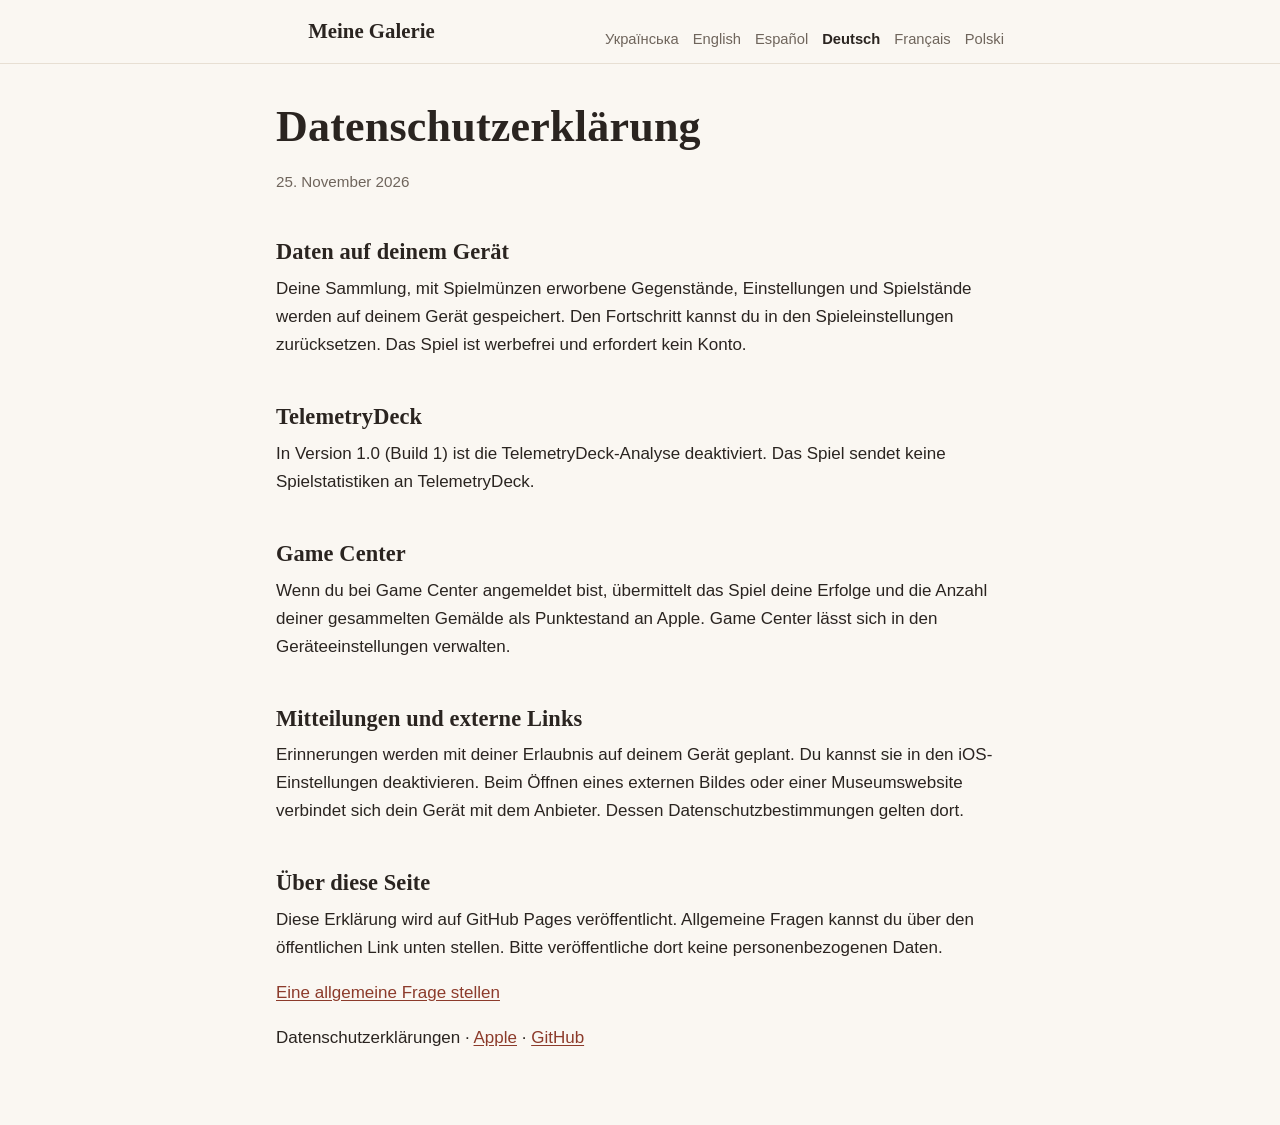
==== de/privacy.html @ 96ba2e3b "Publish My Gallery privacy policy in six languages" ====
<!doctype html>
<html lang="de">
<head>
<meta charset="utf-8">
<meta name="viewport" content="width=device-width, initial-scale=1">
<title>Datenschutzerklärung · Meine Galerie</title>
<meta name="description" content="Datenschutzerklärung · My Gallery">
<meta name="color-scheme" content="light dark">
<link rel="icon" type="image/png" href="../gallery-favicon.png">
<link rel="apple-touch-icon" href="../gallery-touch.png">
<link rel="stylesheet" href="../style.css">
</head>
<body>
<header class="top">
  <div class="wrap">
    <a class="brand" href="privacy.html">Meine Galerie</a>
    <nav class="langs" aria-label="Sprache">
      <a href="../uk/privacy.html" lang="uk" hreflang="uk">Українська</a>
      <a href="../en/privacy.html" lang="en" hreflang="en">English</a>
      <a href="../es/privacy.html" lang="es" hreflang="es">Español</a>
      <a href="../de/privacy.html" lang="de" hreflang="de" aria-current="page">Deutsch</a>
      <a href="../fr/privacy.html" lang="fr" hreflang="fr">Français</a>
      <a href="../pl/privacy.html" lang="pl" hreflang="pl">Polski</a>
    </nav>
  </div>
</header>
<main class="wrap">
<h1>Datenschutzerklärung</h1>
<p class="updated">25. November 2026</p>
<h2>Daten auf deinem Gerät</h2><p>Deine Sammlung, mit Spielmünzen erworbene Gegenstände, Einstellungen und Spielstände werden auf deinem Gerät gespeichert. Den Fortschritt kannst du in den Spieleinstellungen zurücksetzen. Das Spiel ist werbefrei und erfordert kein Konto.</p>
<h2>TelemetryDeck</h2><p>In Version 1.0 (Build 1) ist die TelemetryDeck-Analyse deaktiviert. Das Spiel sendet keine Spielstatistiken an TelemetryDeck.</p>
<h2>Game Center</h2><p>Wenn du bei Game Center angemeldet bist, übermittelt das Spiel deine Erfolge und die Anzahl deiner gesammelten Gemälde als Punktestand an Apple. Game Center lässt sich in den Geräteeinstellungen verwalten.</p>
<h2>Mitteilungen und externe Links</h2><p>Erinnerungen werden mit deiner Erlaubnis auf deinem Gerät geplant. Du kannst sie in den iOS-Einstellungen deaktivieren. Beim Öffnen eines externen Bildes oder einer Museumswebsite verbindet sich dein Gerät mit dem Anbieter. Dessen Datenschutzbestimmungen gelten dort.</p>
<h2>Über diese Seite</h2><p>Diese Erklärung wird auf GitHub Pages veröffentlicht. Allgemeine Fragen kannst du über den öffentlichen Link unten stellen. Bitte veröffentliche dort keine personenbezogenen Daten.</p>
<p><a href="https://github.com/SvyatoslavTeslyak/my-gallery-privacy/issues">Eine allgemeine Frage stellen</a></p>
<p>Datenschutzerklärungen · <a href="https://www.apple.com/legal/privacy/">Apple</a> · <a href="https://docs.github.com/en/site-policy/privacy-policies/github-general-privacy-statement">GitHub</a></p>
</main>

</body>
</html>
---- style.css ----
/* The game's public site: one calm page style for every language. No web fonts, no scripts. */
:root {
  color-scheme: light dark;
  --page: #faf7f2;
  --paper: #ffffff;
  --text: #2a2420;
  --muted: #6f655c;
  --line: #e7dfd3;
  --accent: #8c3b2b;
  --accent-text: #ffffff;
  --tag: #f1ebe2;
  --serif: "Iowan Old Style", "Palatino Linotype", Palatino, "Book Antiqua", Georgia, "Times New Roman", serif;
  --sans: -apple-system, BlinkMacSystemFont, "Segoe UI", Roboto, "Helvetica Neue", Arial, sans-serif;
}
@media (prefers-color-scheme: dark) {
  :root {
    --page: #1b1815;
    --paper: #24201c;
    --text: #ece6dd;
    --muted: #a99e92;
    --line: #3a332d;
    --accent: #e0a183;
    --accent-text: #1b1815;
    --tag: #2e2823;
  }
}

* { box-sizing: border-box; }
html { -webkit-text-size-adjust: 100%; }
body {
  margin: 0;
  background: var(--page);
  color: var(--text);
  font: 17px/1.65 var(--sans);
  overflow-wrap: break-word;
}
.wrap { max-width: 760px; margin: 0 auto; padding: 0 16px; }

a { color: var(--accent); text-underline-offset: 2px; }
a:hover { text-decoration-thickness: 2px; }
a:focus-visible { outline: 2px solid var(--accent); outline-offset: 2px; border-radius: 2px; }

h1, h2, h3 { font-family: var(--serif); font-weight: 600; line-height: 1.2; letter-spacing: 0.005em; }
h1 { font-size: clamp(2rem, 6vw, 2.75rem); margin: 0.2em 0 0.35em; }
h2 { font-size: 1.4rem; margin: 2em 0 0.4em; }
h3 { font-size: 1.12rem; margin: 1.6em 0 0.3em; }
p, ul, ol { margin: 0 0 1em; }
ul, ol { padding-left: 1.3em; }
li { margin: 0.25em 0; }

.lead { font-size: 1.15rem; color: var(--text); }
.muted { color: var(--muted); }
.small { font-size: 0.9rem; }
.note {
  background: var(--tag);
  border-radius: 10px;
  padding: 0.7em 0.9em;
  color: var(--muted);
}

/* Header: the game's name and the languages */
.top { border-bottom: 1px solid var(--line); }
.top .wrap { display: flex; flex-wrap: wrap; align-items: baseline; justify-content: space-between; gap: 8px 20px; padding-top: 14px; padding-bottom: 12px; }
.brand { display: inline-flex; align-items: center; gap: 0.45em; font-family: var(--serif); font-size: 1.3rem; font-weight: 600; color: var(--text); text-decoration: none; }
.brand::before {
  content: "";
  width: 1.1em;
  height: 1.25em;
  background: currentColor;
  mask: url('gallery-portrait.svg') center / contain no-repeat;
}
.langs { display: flex; flex-wrap: wrap; gap: 4px 14px; font-size: 0.92rem; }
.langs a { color: var(--muted); text-decoration: none; }
.langs a:hover { color: var(--accent); }
.langs a[aria-current] { color: var(--text); font-weight: 600; }

main.wrap { padding-top: 28px; padding-bottom: 56px; }

/* Footer: the site's sections */
.foot { border-top: 1px solid var(--line); font-size: 0.95rem; }
.foot .wrap { padding-top: 18px; padding-bottom: 32px; }
.foot nav { display: flex; flex-wrap: wrap; gap: 6px 20px; }
.foot a { color: var(--muted); }
.foot a[aria-current] { color: var(--text); text-decoration: none; font-weight: 600; }

/* Home page */
.store {
  display: inline-block;
  background: var(--accent);
  color: var(--accent-text);
  padding: 12px 22px;
  border-radius: 999px;
  font-weight: 600;
  text-decoration: none;
}
.store:hover { opacity: 0.92; }
.facts { color: var(--muted); font-size: 0.95rem; margin-top: 0.9em; }
.features { list-style: none; padding: 0; }
.features li { padding: 0.45em 0; border-bottom: 1px solid var(--line); }
.features li:last-child { border-bottom: 0; }

/* Privacy policy and support */
.updated { color: var(--muted); font-size: 0.95rem; }
.faq h2 { font-size: 1.2rem; margin-top: 1.8em; }
.contact {
  background: var(--paper);
  border: 1px solid var(--line);
  border-radius: 12px;
  padding: 16px 18px;
  margin-top: 2em;
}
.contact h2 { margin-top: 0; }
.contact p:last-child { margin-bottom: 0; }

/* Image sources */
.toc { background: var(--paper); border: 1px solid var(--line); border-radius: 12px; padding: 4px 18px 8px; margin: 1.5em 0 0.5em; }
.toc h2 { font-size: 1.1rem; margin: 0.8em 0 0.4em; }
.toc ul { columns: 2 16em; column-gap: 24px; padding-left: 0; list-style: none; font-size: 0.95rem; }
.toc li { break-inside: avoid; }
.holder h2 { margin-bottom: 0.1em; }
.holder > .muted { margin-bottom: 0.6em; font-size: 0.95rem; }
.works { list-style: none; padding: 0; }
.works li { padding: 0.5em 0; border-bottom: 1px solid var(--line); margin: 0; }
.works li:last-child { border-bottom: 0; }
.works .by { display: block; color: var(--muted); font-size: 0.93rem; }
.works .tag, .works .credit { display: inline-block; margin-top: 0.2em; margin-right: 6px; font-size: 0.8rem; color: var(--muted); background: var(--tag); border-radius: 6px; padding: 0 7px; }

/* Language choice on the root page */
.choose { list-style: none; padding: 0; display: grid; grid-template-columns: repeat(auto-fill, minmax(150px, 1fr)); gap: 10px; }
.choose a { display: block; background: var(--paper); border: 1px solid var(--line); border-radius: 12px; padding: 14px 16px; text-decoration: none; color: var(--text); font-weight: 600; }
.choose a:hover { border-color: var(--accent); }

@media (max-width: 480px) {
  body { font-size: 16px; }
  main.wrap { padding-top: 20px; }
}
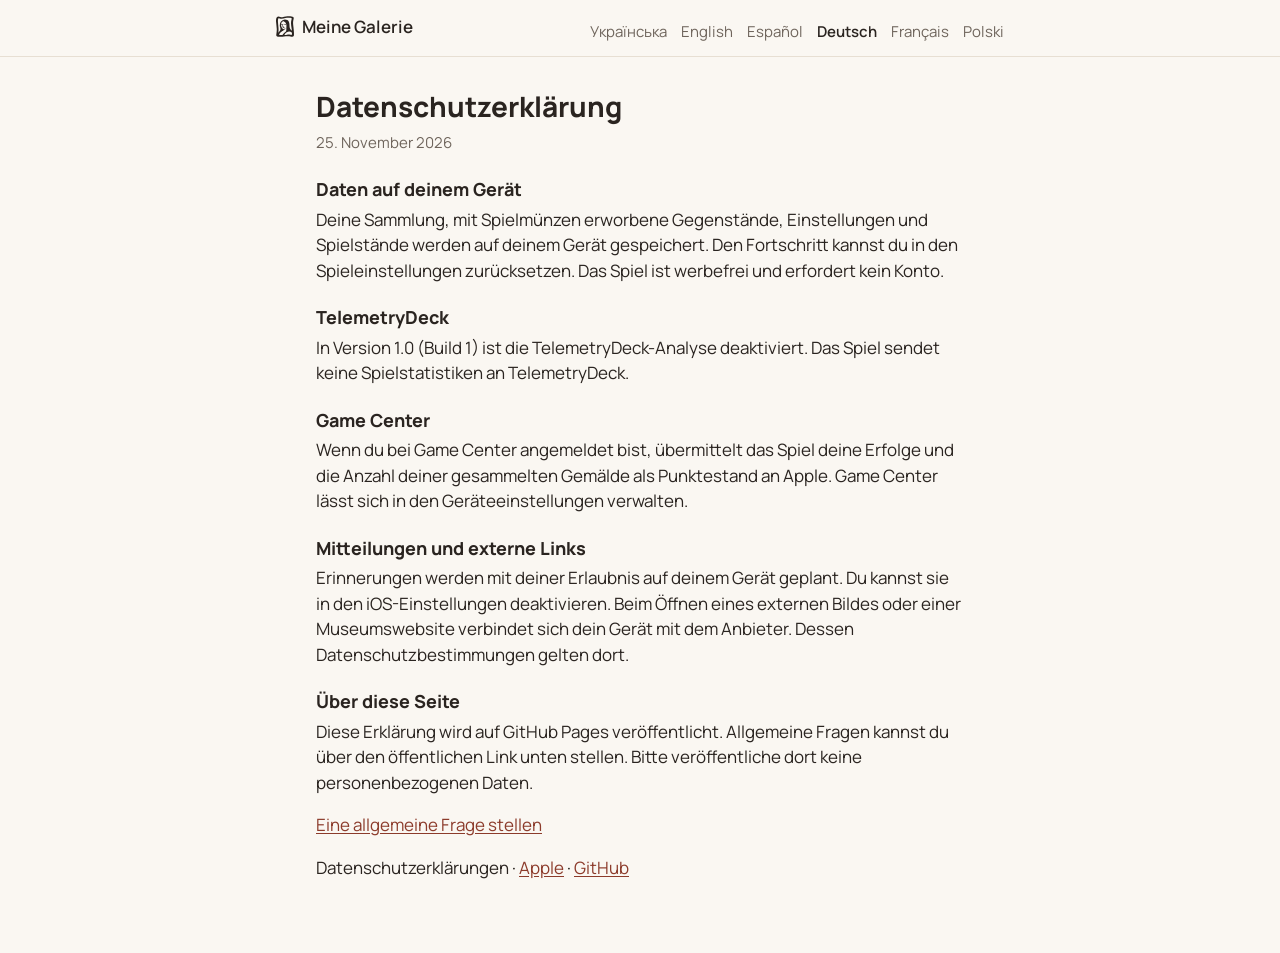
==== commit c056508f: "Match privacy policy typography to the game" ====
--- a/de/privacy.html
+++ b/de/privacy.html
@@ -9,6 +9,7 @@
 <link rel="icon" type="image/png" href="../gallery-favicon.png">
 <link rel="apple-touch-icon" href="../gallery-touch.png">
 <link rel="stylesheet" href="../style.css">
+<link rel="stylesheet" href="../privacy.css">
 </head>
 <body>
 <header class="top">
--- a/privacy.css
+++ b/privacy.css
@@ -0,0 +1,19 @@
+@font-face {
+  font-family: Manrope;
+  src: url("fonts/Manrope-Variable.ttf") format("truetype");
+  font-weight: 200 800;
+  font-display: swap;
+}
+
+body {
+  --sans: Manrope, -apple-system, system-ui, sans-serif;
+  --serif: var(--sans);
+  font-size: 1.0625rem;
+  line-height: 1.5;
+}
+main.wrap { max-width: 68ch; }
+h1, h2 { font-weight: 750; letter-spacing: normal; }
+h1 { font-size: 1.75rem; line-height: 1.15; }
+h2 { font-size: 1.125rem; line-height: 1.2; margin: 1.5rem 0 0.375rem; }
+.brand { font-size: 1.0625rem; }
+.langs, .updated { font-size: 0.9375rem; }
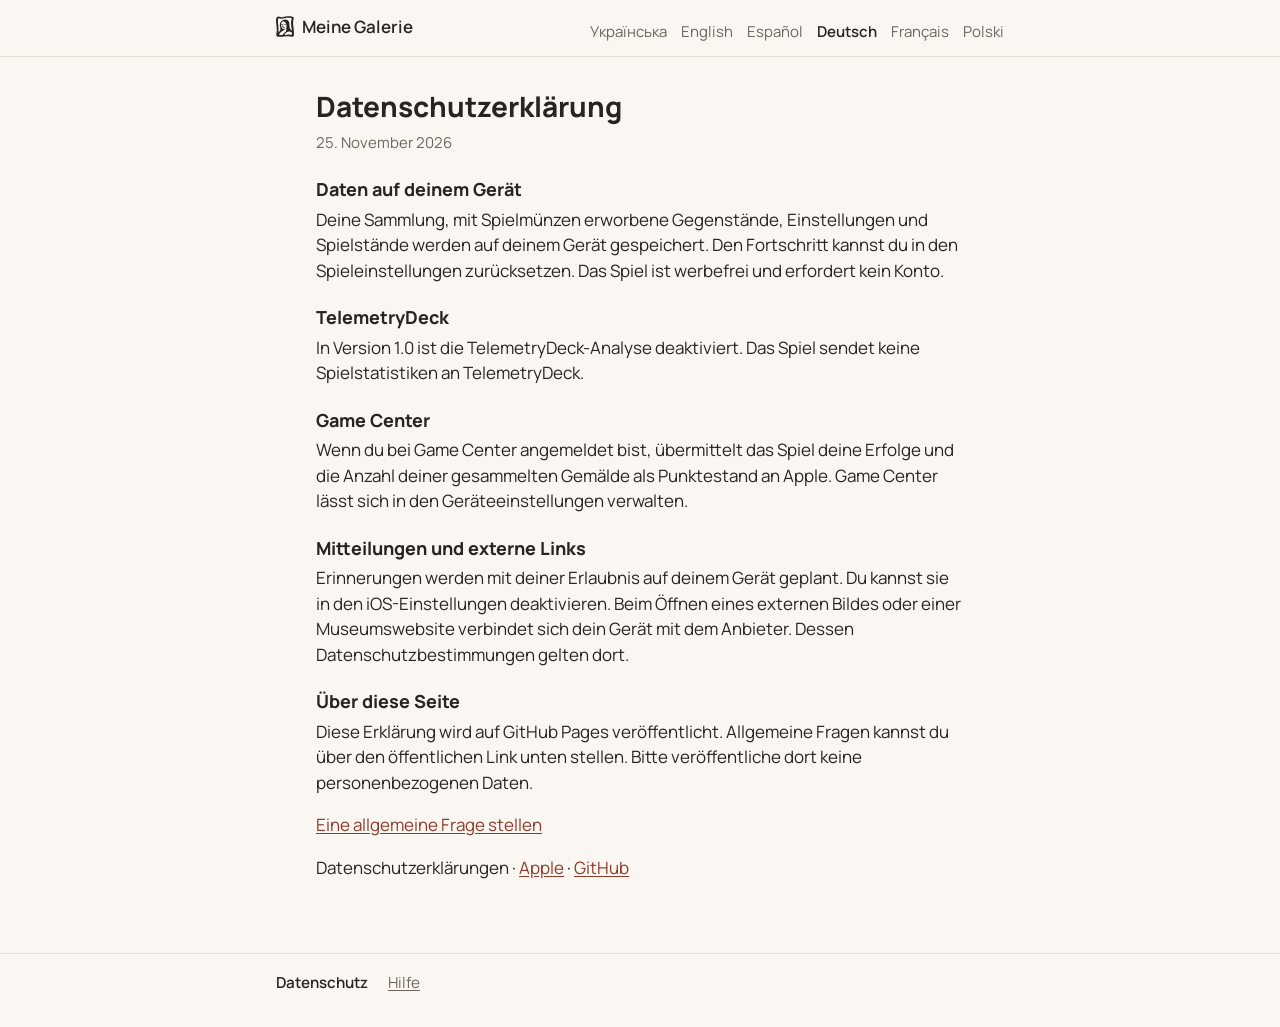
==== commit 4bead915: "Publish localized game support and update version 1.0 privacy information" ====
--- a/de/privacy.html
+++ b/de/privacy.html
@@ -29,7 +29,7 @@
 <h1>Datenschutzerklärung</h1>
 <p class="updated">25. November 2026</p>
 <h2>Daten auf deinem Gerät</h2><p>Deine Sammlung, mit Spielmünzen erworbene Gegenstände, Einstellungen und Spielstände werden auf deinem Gerät gespeichert. Den Fortschritt kannst du in den Spieleinstellungen zurücksetzen. Das Spiel ist werbefrei und erfordert kein Konto.</p>
-<h2>TelemetryDeck</h2><p>In Version 1.0 (Build 1) ist die TelemetryDeck-Analyse deaktiviert. Das Spiel sendet keine Spielstatistiken an TelemetryDeck.</p>
+<h2>TelemetryDeck</h2><p>In Version 1.0 ist die TelemetryDeck-Analyse deaktiviert. Das Spiel sendet keine Spielstatistiken an TelemetryDeck.</p>
 <h2>Game Center</h2><p>Wenn du bei Game Center angemeldet bist, übermittelt das Spiel deine Erfolge und die Anzahl deiner gesammelten Gemälde als Punktestand an Apple. Game Center lässt sich in den Geräteeinstellungen verwalten.</p>
 <h2>Mitteilungen und externe Links</h2><p>Erinnerungen werden mit deiner Erlaubnis auf deinem Gerät geplant. Du kannst sie in den iOS-Einstellungen deaktivieren. Beim Öffnen eines externen Bildes oder einer Museumswebsite verbindet sich dein Gerät mit dem Anbieter. Dessen Datenschutzbestimmungen gelten dort.</p>
 <h2>Über diese Seite</h2><p>Diese Erklärung wird auf GitHub Pages veröffentlicht. Allgemeine Fragen kannst du über den öffentlichen Link unten stellen. Bitte veröffentliche dort keine personenbezogenen Daten.</p>
@@ -37,5 +37,13 @@
 <p>Datenschutzerklärungen · <a href="https://www.apple.com/legal/privacy/">Apple</a> · <a href="https://docs.github.com/en/site-policy/privacy-policies/github-general-privacy-statement">GitHub</a></p>
 </main>
 
+<footer class="foot">
+  <div class="wrap">
+    <nav aria-label="Bereiche der Website">
+      <a href="privacy.html" aria-current="page">Datenschutz</a>
+      <a href="support.html">Hilfe</a>
+    </nav>
+  </div>
+</footer>
 </body>
 </html>
